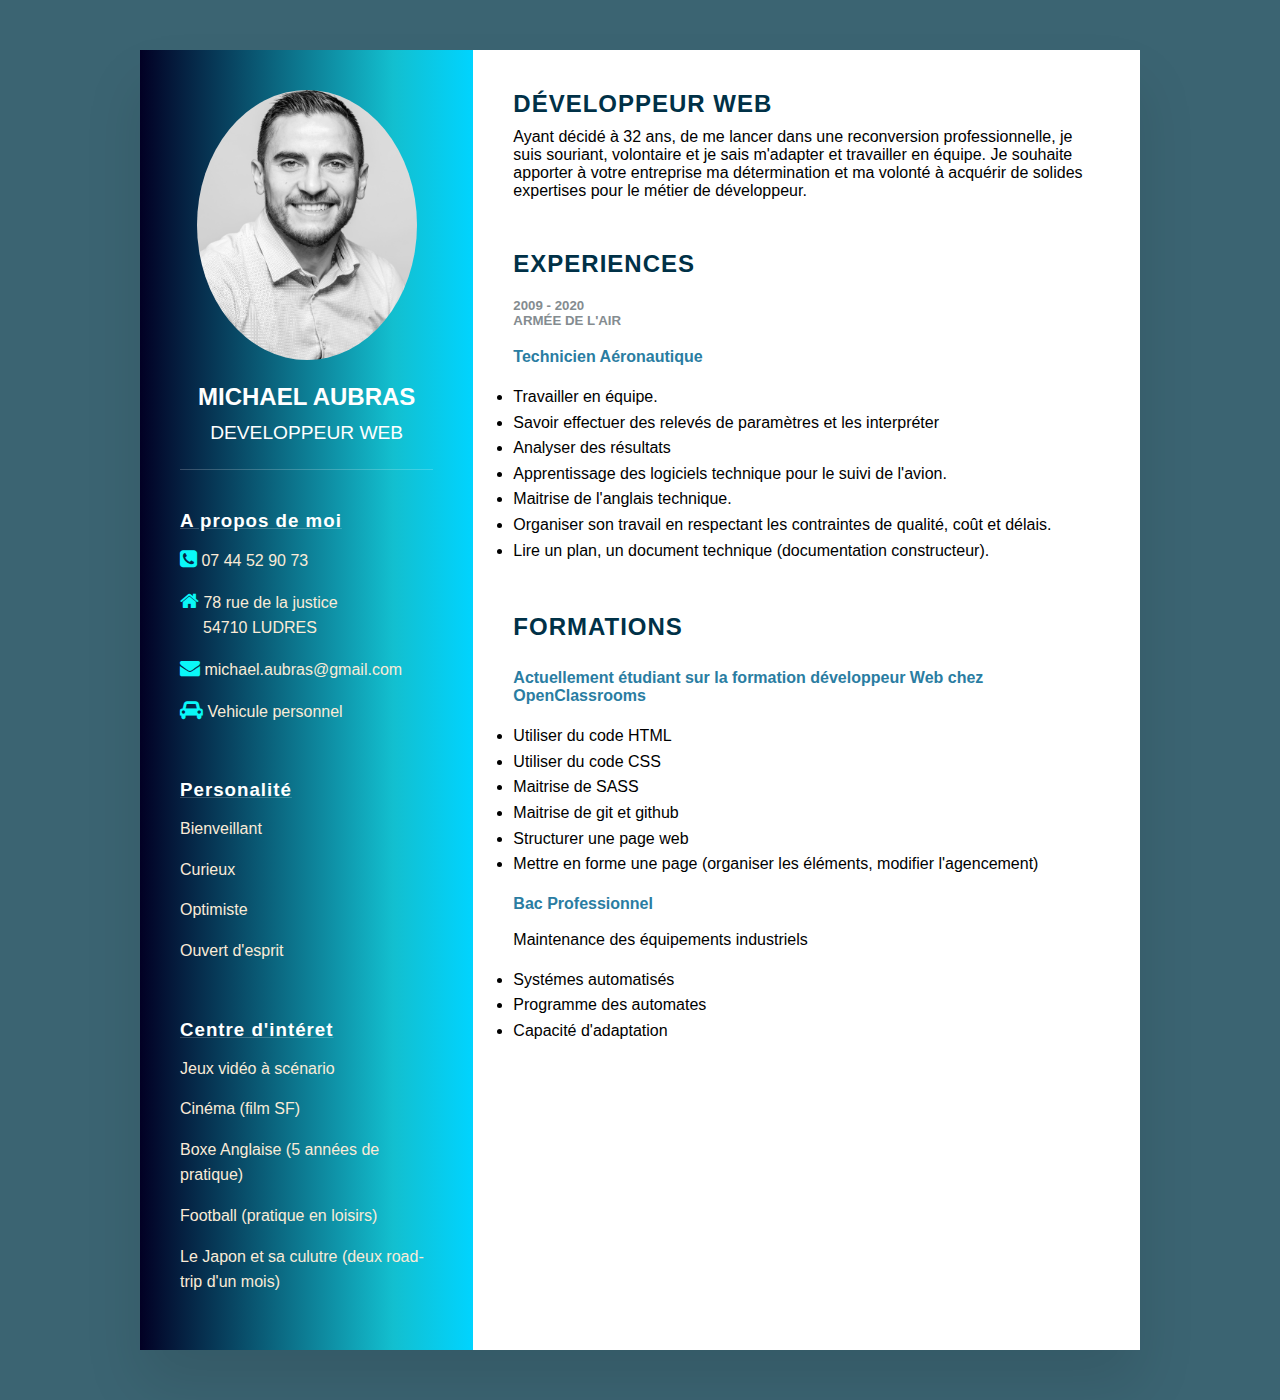
==== index.html @ db96c1ce "rename" ====
<!DOCTYPE html>
<html lang="fr">

<head>
    <meta charset="UTF-8">
    <meta http-equiv="X-UA-Compatible" content="IE=edge">
    <meta name="viewport" content="width=device-width, initial-scale=1.0">
    <title>Cv_portfolio</title>
    <link rel="stylesheet" href="https://cdnjs.cloudflare.com/ajax/libs/font-awesome/4.7.0/css/font-awesome.css"
        integrity="sha512-5A8nwdMOWrSz20fDsjczgUidUBR8liPYU+WymTZP1lmY9G6Oc7HlZv156XqnsgNUzTyMefFTcsFH/tnJE/+xBg=="
        crossorigin="anonymous" referrerpolicy="no-referrer" />
    <link rel="stylesheet" href="style.css">
</head>

<body>
    <div class="container">
        <div class="bloc_gauche">
            <div class="profile">
                <div class="photo_cv">
                    <img src="./assets/photo_cv.jpg" alt="Photo cv">
                </div>
                <h2>Michael Aubras<br><span>Developpeur Web</span></h2>
            </div>

            <div class="contact">
                <h3 class="title">A propos de moi</h3>
                <ul>
                    <li>
                        <span class="icon"><i class="fa fa-phone-square" aria-hidden="true"></i></span>
                        <span class="text">07 44 52 90 73</span>
                    </li>
                    <li>
                        <span class="icon"><i class="fa fa-home" aria-hidden="true"></i></span>
                        <span class="text">78 rue de la justice <br />
                            <div id="align">54710 LUDRES</div>
                        </span>
                    </li>
                    <li>
                        <span class="icon"><i class="fa fa-envelope" aria-hidden="true"></i></span>
                        <span class="text">michael.aubras@gmail.com</span>
                    </li>
                    <li>
                        <span class="icon"><i class="fa fa-car" aria-hidden="true"></i></span>
                        <span class="text">Vehicule personnel</span>
                    </li>
                </ul>
            </div>

            <div class="contact">
                <h3 class="title">Personalité</h3>
                <ul>
                    <li>
                        <p>Bienveillant</p>
                    </li>
                    <li>
                        <p>Curieux</p>
                    </li>
                    <li>
                        <p>Optimiste</p>
                    </li>
                    <li>
                        <p>Ouvert d'esprit</p>
                    </li>
                </ul>
            </div>
            
            <div class="contact">
                <h3 class="title">Centre d'intéret</h3>
                <ul>
                    <li>
                        <p>Jeux vidéo à scénario</p>
                    </li>
                    <li>
                        <p>Cinéma (film SF)</p>
                    </li>
                    <li>
                        <p>Boxe Anglaise (5 années de pratique)</p>
                    </li>
                    <li>
                        <p>Football (pratique en loisirs)</p>
                    </li>
                    <li>
                        <p>Le Japon et sa culutre (deux road-trip d'un mois)</p>
                    </li>
                </ul>
            </div>

        </div>



        <div class="bloc_droit">
            <div class="presentation">
                <h2 class="title2">Développeur Web</h2>
                <p>Ayant décidé à 32 ans, de me lancer dans une reconversion professionnelle, je suis souriant,
                    volontaire et je sais m'adapter et travailler en équipe. Je souhaite apporter à votre entreprise ma
                    détermination et ma volonté à acquérir de solides expertises pour le métier de développeur.
                </p>
            </div>

            <div class="presentation">
                <h2 class="title2">Experiences</h2>
                <div class="box">
                    <div class="annee_entreprise">
                        <h5>2009 - 2020</h5>
                        <h5>Armée de l'air</h5>
                    </div>
                </div>
                <div class="texte">
                    <h4>Technicien Aéronautique</h4><br>
                    <ul>
                        <li>Travailler en équipe.</li>
                        <li>Savoir effectuer des relevés de paramètres et les interpréter</li>
                        <li>Analyser des résultats</li>
                        <li>Apprentissage des logiciels technique pour le suivi de l'avion.</li>
                        <li>Maitrise de l'anglais technique.</li>
                        <li>Organiser son travail en respectant les contraintes de qualité, coût et délais.</li>
                        <li>Lire un plan, un document technique (documentation constructeur).</li>
                    </ul>
                </div>
            </div>

            <div class="presentation">
                <h2 class="title2">Formations</h2>
                <div class="texte">
                    <h4><br>Actuellement étudiant sur la formation développeur Web chez OpenClassrooms</h4><br>
                    <ul>
                        <li>Utiliser du code HTML</li>
                        <li>Utiliser du code CSS</li>
                        <li>Maitrise de SASS</li>
                        <li>Maitrise de git et github</li>
                        <li>Structurer une page web</li>
                        <li>Mettre en forme une page (organiser les éléments, modifier l'agencement)</li>
                    </ul>

                    <h4><br>Bac Professionnel</h4>
                    <p><br>Maintenance des équipements industriels</p><br>
                    <ul>
                        <li>Systémes automatisés</li>
                        <li>Programme des automates</li>
                        <li>Capacité d'adaptation</li>
                    </ul>
                </div>
            </div>

        </div>
    </div>

</body>

</html>
---- style.css ----
*
{
    margin: 0;
    padding: 0;
    box-sizing: border-box;

}
@import url('https://fonts.googleapis.com/css2?family=Montserrat:wght@100&display=swap');

body
{
    background: rgb(59, 100, 114);
    display: flex;
    justify-content: center;
    align-items: center;
    min-height: 100vh;
    font-family: 'Montserrat', sans-serif;
}

.container
{
    position: relative;
    width: 100%;
    max-width: 1000px;
    min-height: 1000px;
    background: #fff;
    margin: 50px;
    display: grid;
    grid-template-columns: 1fr 2fr;
    box-shadow: 0 35px 55px rgba(0,0,0,0.1);

}

.container .bloc_gauche
{
    position: relative;
    background: rgb(2,0,36);
    background: linear-gradient(90deg, rgba(2,0,36,1) 0%, rgba(8,188,205,0.9559174011401436) 76%, rgba(0,212,255,1) 100%);
    padding: 40px;
}

.profile
{
    position: relative;
    display: flex;
    flex-direction: column;
    align-items: center;
    padding-bottom: 20px;
    border-bottom: 1px solid rgba(255,255,255,0.2);

}

.profile .photo_cv
{
    position: relative;
    width: 220px;
    height: 270px;
    overflow: hidden;
    border-radius: 50%;
}

.profile .photo_cv img
{
    position: absolute;
    top: 0px;
    left: 0;
    width: 100%;
    height: 100%;
    object-fit: cover;
    
}

.profile h2
{
    color: #fff;
    font-size: 1.5em;
    margin-top: 20px;
    text-transform: uppercase ;
    text-align: center;
    font-weight: 600;
    line-height: 1.4em;
}

.profile h2 span
{
   font-size: 0.8em; 
   font-weight: 200;
}

.contact
{
    padding-top: 40px;
}

.title
{
    color: #fff;
    letter-spacing: 1px;
    text-decoration: underline rgba(255,255,255,0.2);
}

.contact ul 
{
    position: relative;
}

.contact ul li
{
    list-style: none;
    position: relative;
    margin: 15px 0;
    cursor: pointer;
    color: antiquewhite;
}

.contact ul li .icon
{
    width: 30px;
    font-size: 20px;
    color: rgb(10, 248, 248);
    
  
}


.contact ul li span
{
    color: antiquewhite;
    font-weight: 300;
}

#align
{
    padding-left: 23px;
}

.hobby ul li
{
    color: antiquewhite;
    list-style-type: none;
    line-height: 1.9em;
}



.container .bloc_droit
{
    position: relative;
    background: #fff;
    padding: 40px;
}

.presentation
{
    margin-bottom: 50px;
}

.presentation:last-child
{
    margin-bottom: 0;
}

.title2
{
    color: #003147;
    text-transform: uppercase;
    letter-spacing: 1px;
    margin-bottom: 10px;
}

.presentation .box
{
    margin: 20px 0;
}

.presentation .box .annee_entreprise
{
    min-width: 150px;
}

.presentation .box .annee_entreprise h5
{
    text-transform: uppercase;
    color: #848c90;
    font-weight: 600;
}

h4
{
    color: #2a7da2;
}
ul
{
    line-height: 1.6rem;
}
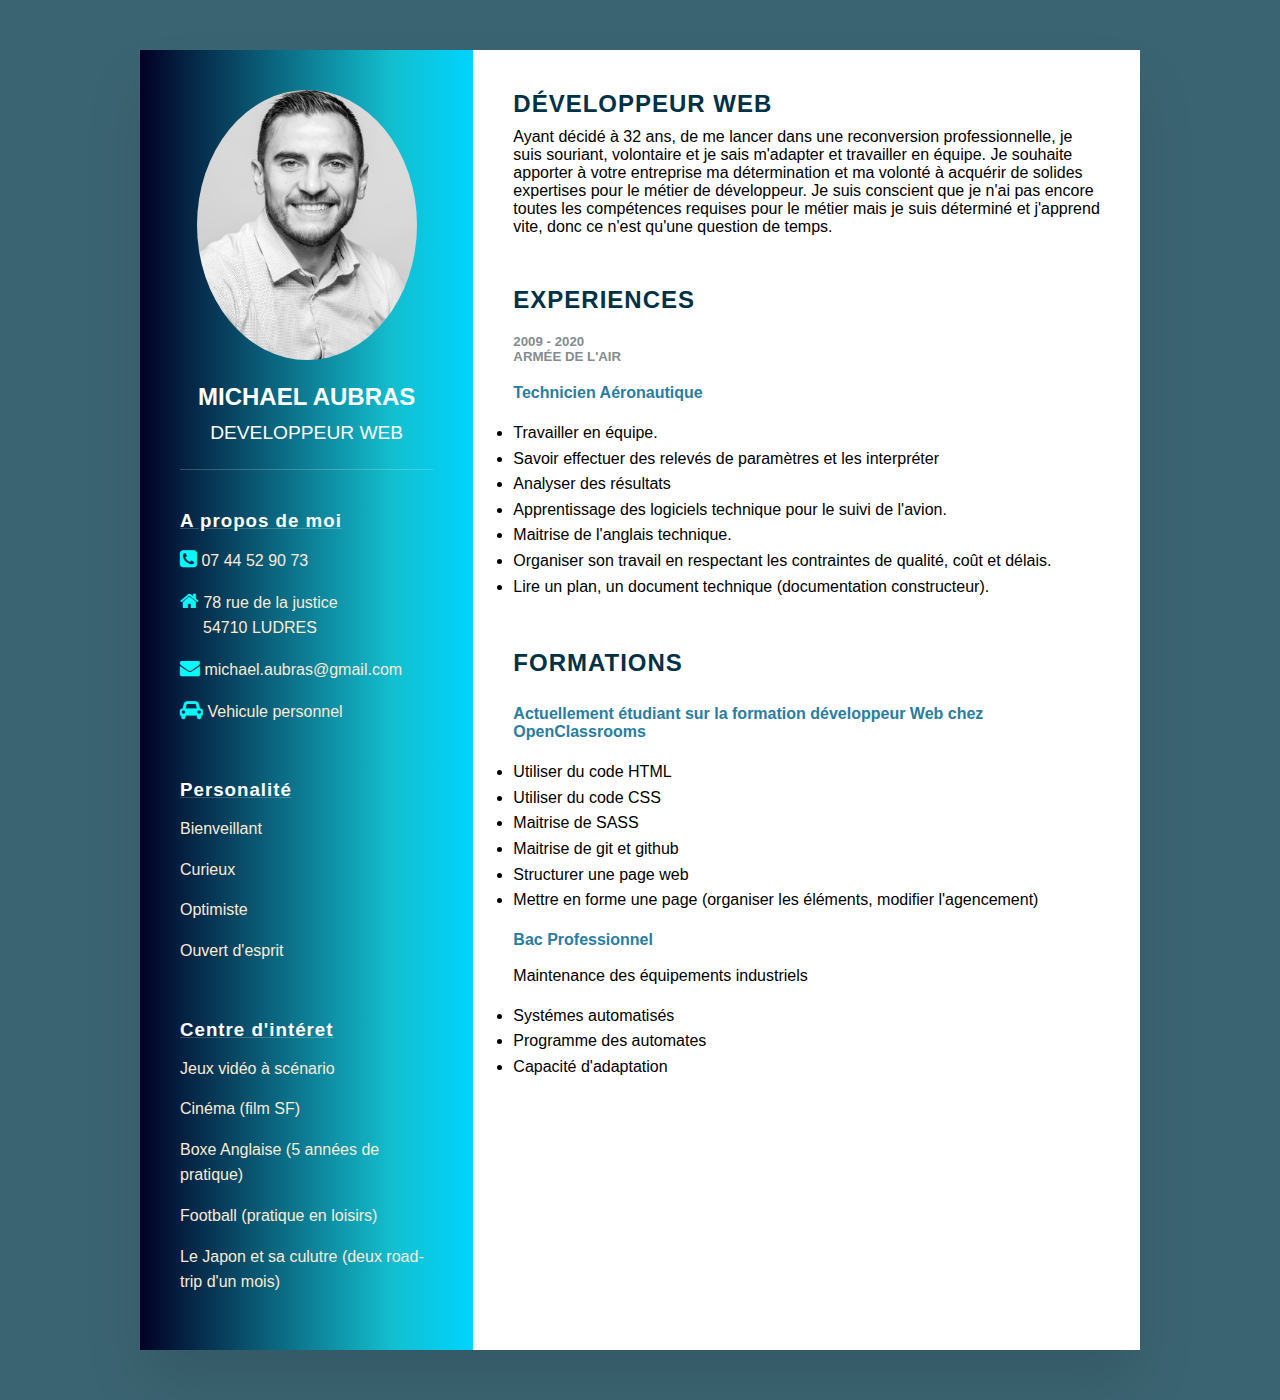
==== commit 16102f18: "actualisation" ====
--- a/index.html
+++ b/index.html
@@ -95,6 +95,8 @@
                 <p>Ayant décidé à 32 ans, de me lancer dans une reconversion professionnelle, je suis souriant,
                     volontaire et je sais m'adapter et travailler en équipe. Je souhaite apporter à votre entreprise ma
                     détermination et ma volonté à acquérir de solides expertises pour le métier de développeur.
+                    Je suis conscient que je n'ai pas encore toutes les compétences requises pour le métier mais je suis déterminé et 
+                    j'apprend vite, donc ce n'est qu'une question de temps.
                 </p>
             </div>
 
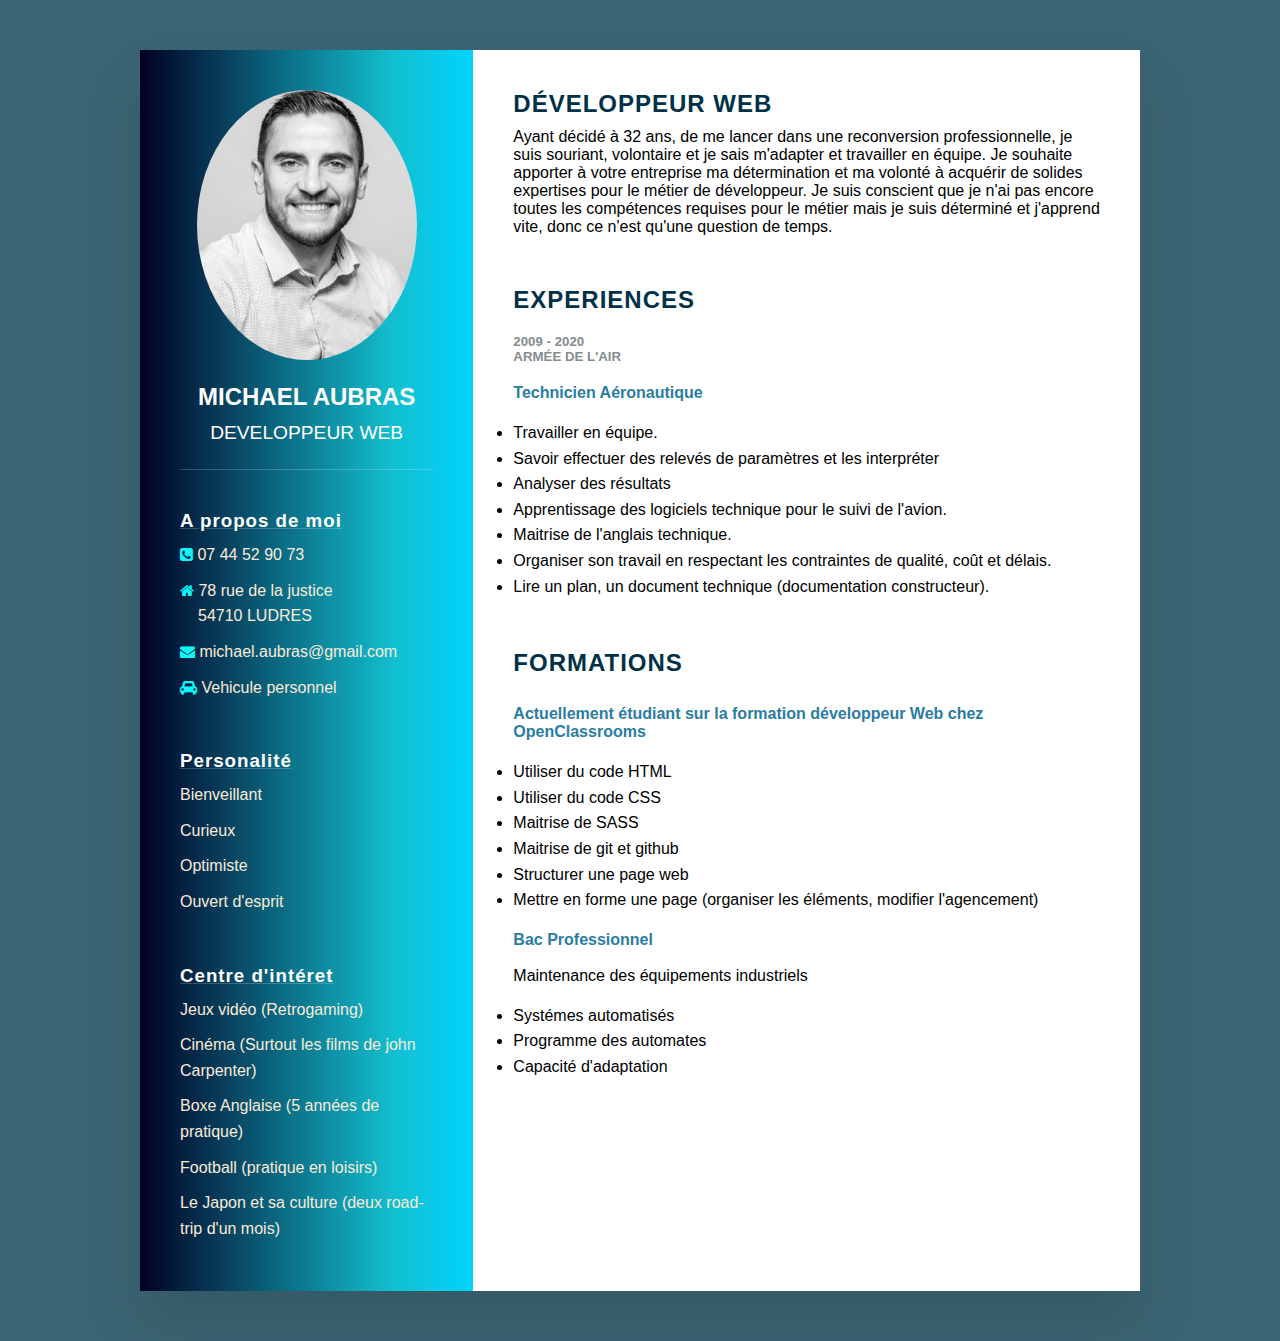
==== commit 391dde93: "alignement" ====
--- a/index.html
+++ b/index.html
@@ -68,10 +68,10 @@
                 <h3 class="title">Centre d'intéret</h3>
                 <ul>
                     <li>
-                        <p>Jeux vidéo à scénario</p>
+                        <p>Jeux vidéo (Retrogaming)</p>
                     </li>
                     <li>
-                        <p>Cinéma (film SF)</p>
+                        <p>Cinéma (Surtout les films de john Carpenter)</p>
                     </li>
                     <li>
                         <p>Boxe Anglaise (5 années de pratique)</p>
@@ -80,7 +80,7 @@
                         <p>Football (pratique en loisirs)</p>
                     </li>
                     <li>
-                        <p>Le Japon et sa culutre (deux road-trip d'un mois)</p>
+                        <p>Le Japon et sa culture (deux road-trip d'un mois)</p>
                     </li>
                 </ul>
             </div>
--- a/style.css
+++ b/style.css
@@ -108,7 +108,7 @@
 {
     list-style: none;
     position: relative;
-    margin: 15px 0;
+    margin: 10px 0;
     cursor: pointer;
     color: antiquewhite;
 }
@@ -116,7 +116,7 @@
 .contact ul li .icon
 {
     width: 30px;
-    font-size: 20px;
+    font-size: 15px;
     color: rgb(10, 248, 248);
     
   
@@ -131,7 +131,7 @@
 
 #align
 {
-    padding-left: 23px;
+    padding-left: 18px;
 }
 
 .hobby ul li
